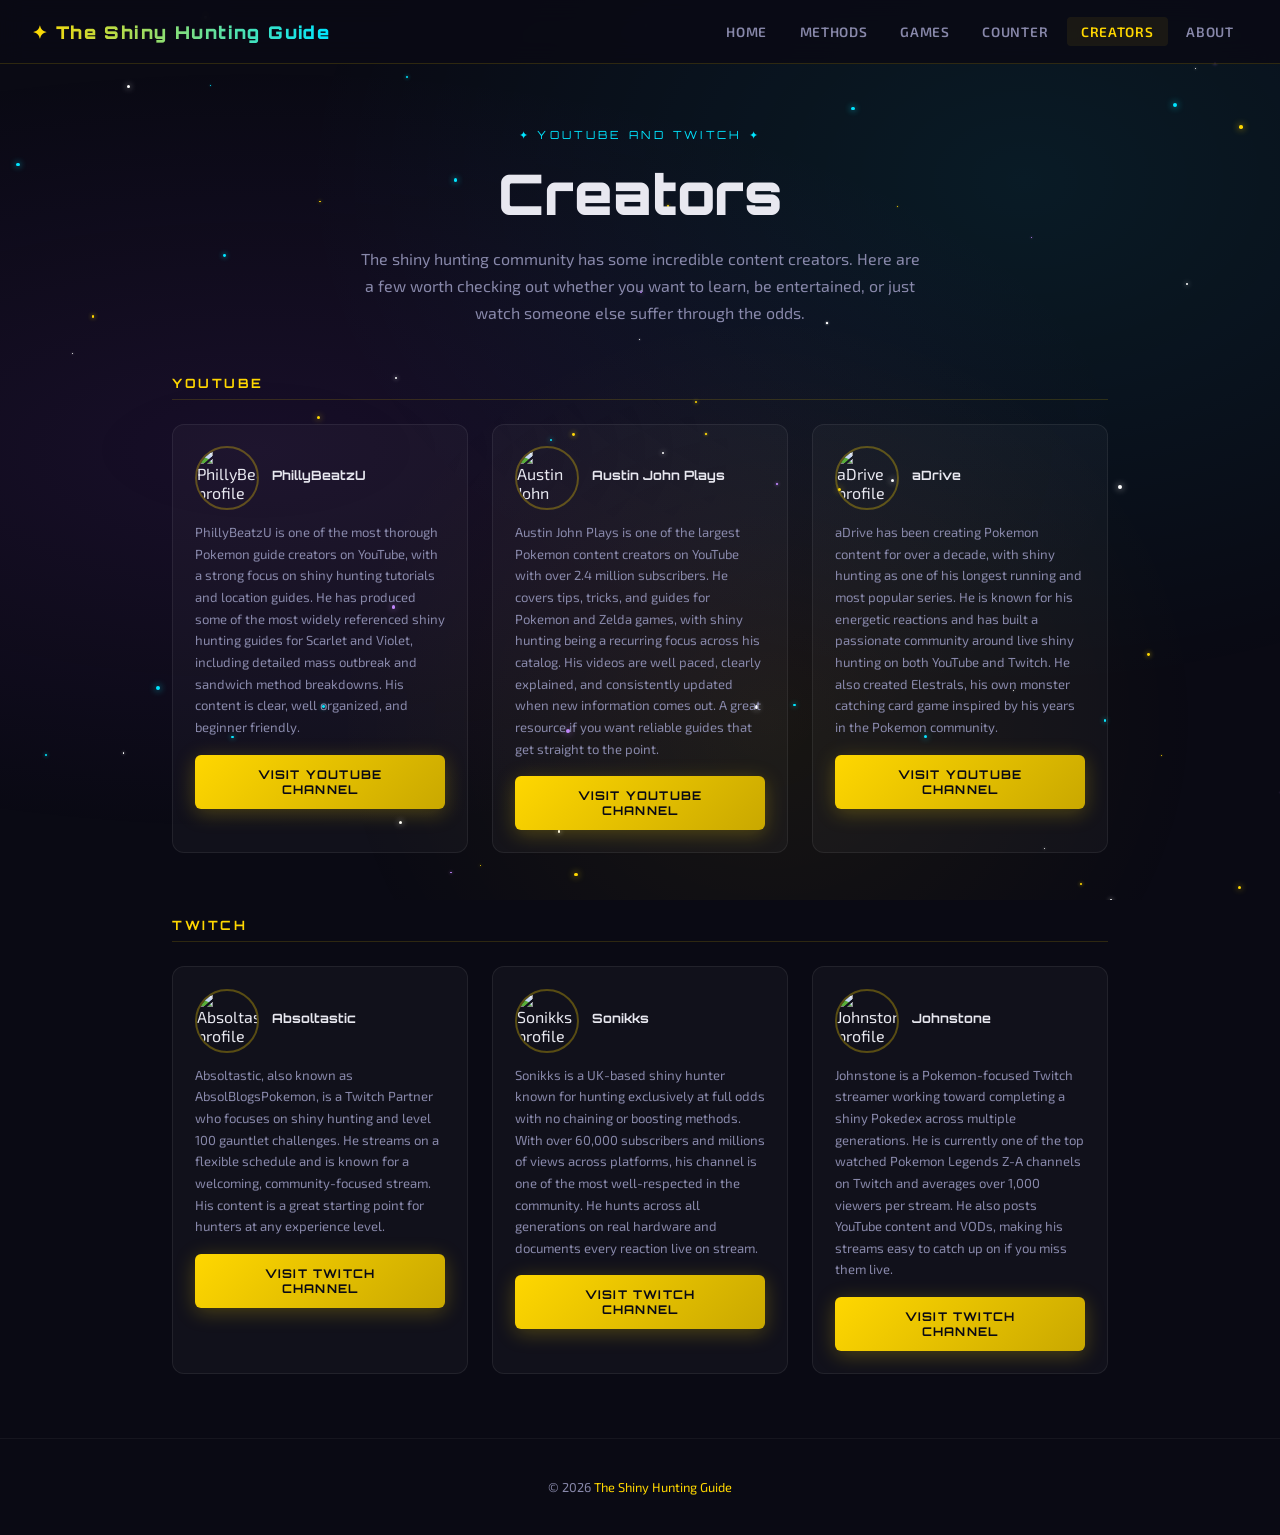
==== creators.html @ c8e69e66 "Add files via upload" ====
<!DOCTYPE html>
<!--------------------------
The Shiny Hunting Guide
Tyler Million
ITEC 2380 Final Project
--------------------------->
<html lang="en">
<head>
  <meta charset="UTF-8" />
  <meta name="viewport" content="width=device-width, initial-scale=1.0"/>
  <title>Creators | The Shiny Hunting Guide</title>
  <meta name="description" content="The Shiny Hunting Guide, discover the best shiny hunting content creators on YouTube and Twitch including PhillyBeatzU, Austin John Plays, and more."/>
  <link href="https://fonts.googleapis.com/css2?family=Orbitron:wght@400;700;900&family=Exo+2:wght@300;400;600&display=swap" rel="stylesheet"/>
  <link rel="stylesheet" href="style.css"/>
</head>
<body>

  <div class="sparkles" id="sparkles"></div>

  <header>
    <nav>
      <div class="nav-logo">✦ The Shiny Hunting Guide</div>
      <ul class="nav-links">
        <li><a href="index.html">Home</a></li>
        <li><a href="methods.html">Methods</a></li>
        <li><a href="games.html">Games</a></li>
        <li><a href="counter.html">Counter</a></li>
        <li><a href="creators.html" class="nav-active">Creators</a></li>
        <li><a href="about.html">About</a></li>
      </ul>
    </nav>
  </header>

  <main>

    <!-- PAGE HEADER -->
    <section class="page-hero">
      <p class="page-eyebrow">✦ YouTube and Twitch ✦</p>
      <h1 class="page-title">Creators</h1>
      <p class="page-sub">The shiny hunting community has some incredible content creators. Here are a few worth checking out whether you want to learn, be entertained, or just watch someone else suffer through the odds.</p>
    </section>

    <!-- YOUTUBE -->
    <section class="content-section">
      <h2 class="section-heading">YouTube</h2>
      <div class="creator-grid">

        <div class="creator-card">
          <div class="creator-header">
            <img src="img/phillybeatzu.jpg" alt="PhillyBeatzU profile picture" class="creator-pfp"/>
            <div class="creator-info">
              <h3>PhillyBeatzU</h3>
            </div>
          </div>
          <p>PhillyBeatzU is one of the most thorough Pokemon guide creators on YouTube, with a strong focus on shiny hunting tutorials and location guides. He has produced some of the most widely referenced shiny hunting guides for Scarlet and Violet, including detailed mass outbreak and sandwich method breakdowns. His content is clear, well organized, and beginner friendly.</p>
          <a href="https://www.youtube.com/@PhillyBeatzU" target="_blank" rel="noopener noreferrer" class="creator-link btn-primary">Visit YouTube Channel</a>
        </div>

        <div class="creator-card">
          <div class="creator-header">
            <img src="img/austinjohnplays.png" alt="Austin John Plays profile picture" class="creator-pfp"/>
            <div class="creator-info">
              <h3>Austin John Plays</h3>
            </div>
          </div>
          <p>Austin John Plays is one of the largest Pokemon content creators on YouTube with over 2.4 million subscribers. He covers tips, tricks, and guides for Pokemon and Zelda games, with shiny hunting being a recurring focus across his catalog. His videos are well paced, clearly explained, and consistently updated when new information comes out. A great resource if you want reliable guides that get straight to the point.</p>
          <ul>
          <a href="https://www.youtube.com/@AustinJohnPlays" target="_blank" rel="noopener noreferrer" class="creator-link btn-primary">Visit YouTube Channel</a>
        </div>

        <div class="creator-card">
          <div class="creator-header">
            <img src="img/adrive.jpg" alt="aDrive profile picture" class="creator-pfp"/>
            <div class="creator-info">
              <h3>aDrive</h3>
            </div>
          </div>
          <p>aDrive has been creating Pokemon content for over a decade, with shiny hunting as one of his longest running and most popular series. He is known for his energetic reactions and has built a passionate community around live shiny hunting on both YouTube and Twitch. He also created Elestrals, his own monster catching card game inspired by his years in the Pokemon community.</p>
          <a href="https://www.youtube.com/@aDrive" target="_blank" rel="noopener noreferrer" class="creator-link btn-primary">Visit YouTube Channel</a>
        </div>

      </div>
    </section>

    <!-- TWITCH -->
    <section class="content-section">
      <h2 class="section-heading">Twitch</h2>
      <div class="creator-grid">

        <div class="creator-card">
          <div class="creator-header">
            <img src="img/absoltastic.png" alt="Absoltastic profile picture" class="creator-pfp"/>
            <div class="creator-info">
              <h3>Absoltastic</h3>
            </div>
          </div>
          <p>Absoltastic, also known as AbsolBlogsPokemon, is a Twitch Partner who focuses on shiny hunting and level 100 gauntlet challenges. He streams on a flexible schedule and is known for a welcoming, community-focused stream. His content is a great starting point for hunters at any experience level.</p>
          <a href="https://www.twitch.tv/absoltastic" target="_blank" rel="noopener noreferrer" class="creator-link btn-primary">Visit Twitch Channel</a>
        </div>

        <div class="creator-card">
          <div class="creator-header">
            <img src="img/sonikks.jpg" alt="Sonikks profile picture" class="creator-pfp"/>
            <div class="creator-info">
              <h3>Sonikks</h3>
            </div>
          </div>
          <p>Sonikks is a UK-based shiny hunter known for hunting exclusively at full odds with no chaining or boosting methods. With over 60,000 subscribers and millions of views across platforms, his channel is one of the most well-respected in the community. He hunts across all generations on real hardware and documents every reaction live on stream.</p>
          <a href="https://www.twitch.tv/sonikks" target="_blank" rel="noopener noreferrer" class="creator-link btn-primary">Visit Twitch Channel</a>
        </div>

        <div class="creator-card">
          <div class="creator-header">
            <img src="img/johnstone.jpg" alt="Johnstone profile picture" class="creator-pfp"/>
            <div class="creator-info">
              <h3>Johnstone</h3>
            </div>
          </div>
          <p>Johnstone is a Pokemon-focused Twitch streamer working toward completing a shiny Pokedex across multiple generations. He is currently one of the top watched Pokemon Legends Z-A channels on Twitch and averages over 1,000 viewers per stream. He also posts YouTube content and VODs, making his streams easy to catch up on if you miss them live.</p>
          <a href="https://www.twitch.tv/johnstone" target="_blank" rel="noopener noreferrer" class="creator-link btn-primary">Visit Twitch Channel</a>
        </div>

      </div>
    </section>

  </main>

  <footer>
    <p>© 2026 <span>The Shiny Hunting Guide</span></p>
  </footer>

  <script src="main.js"></script>
</body>
</html>
---- style.css ----
/* ============================================================
   The Shiny Hunting Guide — style.css
   External stylesheet (no inline or embedded CSS)
   ============================================================ */

/* ---------- CSS Variables / Color Scheme ---------- */
:root {
  --gold:      #FFD700;
  --gold-dim:  #c9a800;
  --teal:      #00E5FF;
  --teal-dim:  #00b8cc;
  --purple:    #7B2FBE;
  --dark:      #0a0a14;
  --dark2:     #111128;
  --dark3:     #1a1a35;
  --text:      #e8e8f0;
  --muted:     #8888aa;
}

/* ---------- Reset ---------- */
* {
  margin: 0;
  padding: 0;
  box-sizing: border-box;
}

/* ---------- Base ---------- */
body {
  font-family: 'Exo 2', sans-serif;
  background: var(--dark);
  color: var(--text);
  min-height: 100vh;
  overflow-x: hidden;
}

/* Starfield ambient glow background */
body::before {
  content: '';
  position: fixed;
  inset: 0;
  background:
    radial-gradient(ellipse at 20% 50%, rgba(123,47,190,0.12) 0%, transparent 60%),
    radial-gradient(ellipse at 80% 20%, rgba(0,229,255,0.08)  0%, transparent 50%),
    radial-gradient(ellipse at 60% 80%, rgba(255,215,0,0.06)  0%, transparent 40%);
  pointer-events: none;
  z-index: 0;
}

/* ---------- Sparkle Particles ---------- */
.sparkles {
  position: fixed;
  inset: 0;
  pointer-events: none;
  z-index: 0;
  overflow: hidden;
}

.sparkle {
  position: absolute;
  border-radius: 50%;
  width: var(--size);
  height: var(--size);
  left: var(--left);
  top: var(--top);
  background: var(--color);
  box-shadow: 0 0 calc(var(--size) * 2) var(--color);
  animation: twinkle var(--dur) ease-in-out infinite;
  animation-delay: var(--delay);
}

@keyframes twinkle {
  0%, 100% { opacity: 0; transform: scale(0.5); }
  50%       { opacity: 1; transform: scale(1);   }
}

/* ---------- Header & Navigation ---------- */
header {
  position: sticky;
  top: 0;
  z-index: 100;
}

nav {
  background: rgba(10,10,20,0.85);
  backdrop-filter: blur(12px);
  border-bottom: 1px solid rgba(255,215,0,0.15);
  padding: 0 2rem;
  display: flex;
  align-items: center;
  justify-content: space-between;
  height: 64px;
}

.nav-logo {
  font-family: 'Orbitron', sans-serif;
  font-weight: 900;
  font-size: 1.1rem;
  letter-spacing: 0.08em;
  background: linear-gradient(90deg, var(--gold), var(--teal));
  -webkit-background-clip: text;
  -webkit-text-fill-color: transparent;
  background-clip: text;
}

.nav-links {
  display: flex;
  gap: 0.25rem;
  list-style: none;
}

.nav-links a {
  display: block;
  padding: 0.4rem 0.9rem;
  color: var(--muted);
  text-decoration: none;
  font-size: 0.85rem;
  font-weight: 600;
  letter-spacing: 0.05em;
  text-transform: uppercase;
  border-radius: 4px;
  transition: color 0.2s, background 0.2s;
}

.nav-links a:hover {
  color: var(--gold);
  background: rgba(255,215,0,0.07);
}

/* ---------- Hero ---------- */
.hero {
  position: relative;
  z-index: 1;
  text-align: center;
  padding: 6rem 2rem 5rem;
}

.hero-eyebrow {
  font-family: 'Orbitron', sans-serif;
  font-size: 0.7rem;
  letter-spacing: 0.3em;
  text-transform: uppercase;
  color: var(--teal);
  margin-bottom: 1.5rem;
  opacity: 0;
  animation: fadeUp 0.7s ease forwards 0.2s;
}

.hero h1 {
  font-family: 'Orbitron', sans-serif;
  font-size: clamp(2.5rem, 8vw, 5.5rem);
  font-weight: 900;
  line-height: 1.05;
  letter-spacing: -0.01em;
  opacity: 0;
  animation: fadeUp 0.8s ease forwards 0.4s;
}

.word-shiny {
  background: linear-gradient(135deg, var(--gold) 0%, #fff8c0 40%, var(--gold-dim) 100%);
  -webkit-background-clip: text;
  -webkit-text-fill-color: transparent;
  background-clip: text;
  filter: drop-shadow(0 0 24px rgba(255,215,0,0.4));
}

.word-hunters {
  color: var(--text);
}

.word-guide {
  background: linear-gradient(135deg, var(--teal) 0%, #a0f0ff 50%, var(--teal-dim) 100%);
  -webkit-background-clip: text;
  -webkit-text-fill-color: transparent;
  background-clip: text;
}

.hero-sub {
  margin-top: 1.5rem;
  font-size: 1.05rem;
  color: var(--muted);
  max-width: 520px;
  margin-left: auto;
  margin-right: auto;
  line-height: 1.7;
  opacity: 0;
  animation: fadeUp 0.8s ease forwards 0.6s;
}

.hero-cta {
  margin-top: 2.5rem;
  display: flex;
  gap: 1rem;
  justify-content: center;
  flex-wrap: wrap;
  opacity: 0;
  animation: fadeUp 0.8s ease forwards 0.8s;
}

/* ---------- Buttons ---------- */
.btn-primary {
  padding: 0.75rem 2rem;
  background: linear-gradient(135deg, var(--gold), var(--gold-dim));
  color: #0a0a14;
  font-family: 'Orbitron', sans-serif;
  font-weight: 700;
  font-size: 0.8rem;
  letter-spacing: 0.1em;
  text-transform: uppercase;
  border: none;
  border-radius: 6px;
  cursor: pointer;
  text-decoration: none;
  transition: transform 0.2s, box-shadow 0.2s;
  box-shadow: 0 4px 20px rgba(255,215,0,0.25);
}

.btn-primary:hover {
  transform: translateY(-2px);
  box-shadow: 0 8px 30px rgba(255,215,0,0.4);
}

.btn-secondary {
  padding: 0.75rem 2rem;
  background: transparent;
  color: var(--teal);
  font-family: 'Orbitron', sans-serif;
  font-weight: 700;
  font-size: 0.8rem;
  letter-spacing: 0.1em;
  text-transform: uppercase;
  border: 1px solid rgba(0,229,255,0.4);
  border-radius: 6px;
  cursor: pointer;
  text-decoration: none;
  transition: transform 0.2s, background 0.2s, border-color 0.2s;
}

.btn-secondary:hover {
  transform: translateY(-2px);
  background: rgba(0,229,255,0.07);
  border-color: var(--teal);
}

/* ---------- Animated Sprite Showcase ---------- */
.sprite-showcase {
  display: flex;
  justify-content: center;
  align-items: flex-end;
  gap: 3rem;
  padding: 1.5rem 0 0;
  opacity: 0;
  animation: fadeUp 0.8s ease forwards 1s;
}

.sprite-frame {
  display: flex;
  flex-direction: column;
  align-items: center;
  gap: 0.4rem;
}

.sprite-frame img {
  width: 96px;
  height: 96px;
  image-rendering: pixelated;
  filter: drop-shadow(0 0 14px rgba(255,215,0,0.55));
  animation: floatSprite 3s ease-in-out infinite;
}

.sprite-frame:nth-child(2) img {
  animation-delay: 1.5s;
}

.sprite-label {
  font-family: 'Orbitron', sans-serif;
  font-size: 0.6rem;
  letter-spacing: 0.15em;
  text-transform: uppercase;
  color: var(--gold);
}

@keyframes floatSprite {
  0%, 100% { transform: translateY(0);   }
  50%       { transform: translateY(-8px); }
}

/* ---------- Divider ---------- */
.divider {
  position: relative;
  z-index: 1;
  display: flex;
  align-items: center;
  gap: 1rem;
  padding: 0 2rem;
  margin-bottom: 3rem;
}

.divider::before,
.divider::after {
  content: '';
  flex: 1;
  height: 1px;
  background: linear-gradient(90deg, transparent, rgba(255,215,0,0.3), transparent);
}

.divider-icon {
  font-size: 1.2rem;
}

/* ---------- Feature Cards ---------- */
.features {
  position: relative;
  z-index: 1;
  padding: 0 2rem 5rem;
  max-width: 1100px;
  margin: 0 auto;
}

.features-title {
  text-align: center;
  font-family: 'Orbitron', sans-serif;
  font-size: 0.7rem;
  letter-spacing: 0.3em;
  text-transform: uppercase;
  color: var(--gold);
  margin-bottom: 3rem;
}

.cards-grid {
  display: grid;
  grid-template-columns: repeat(auto-fit, minmax(240px, 1fr));
  gap: 1.5rem;
}

.card {
  background: rgba(255,255,255,0.03);
  border: 1px solid rgba(255,255,255,0.07);
  border-radius: 12px;
  padding: 2rem;
  transition: transform 0.25s, border-color 0.25s, box-shadow 0.25s;
  cursor: pointer;
  text-decoration: none;
  color: inherit;
  display: block;
}

.card:hover {
  transform: translateY(-5px);
  border-color: rgba(255,215,0,0.25);
  box-shadow: 0 12px 40px rgba(0,0,0,0.4), 0 0 0 1px rgba(255,215,0,0.1);
}

.card-icon {
  font-size: 2rem;
  margin-bottom: 1rem;
  display: block;
}

.card h3 {
  font-family: 'Orbitron', sans-serif;
  font-size: 0.85rem;
  font-weight: 700;
  letter-spacing: 0.05em;
  color: var(--text);
  margin-bottom: 0.6rem;
}

.card p {
  font-size: 0.88rem;
  color: var(--muted);
  line-height: 1.65;
}

.card-tag {
  display: inline-block;
  margin-top: 1rem;
  padding: 0.2rem 0.6rem;
  border-radius: 20px;
  font-size: 0.7rem;
  font-weight: 600;
  letter-spacing: 0.08em;
  text-transform: uppercase;
}

.tag-gold   { background: rgba(255,215,0,0.12);   color: var(--gold);   }
.tag-teal   { background: rgba(0,229,255,0.10);   color: var(--teal);   }
.tag-purple { background: rgba(123,47,190,0.15);  color: #c084fc;       }

/* ---------- Counter Section ---------- */

/* ---------- Footer ---------- */
footer {
  position: relative;
  z-index: 1;
  text-align: center;
  padding: 2.5rem 2rem;
  color: var(--muted);
  font-size: 0.8rem;
  border-top: 1px solid rgba(255,255,255,0.05);
}

footer span {
  color: var(--gold);
}

/* ---------- Keyframe Animations ---------- */
@keyframes fadeUp {
  from { opacity: 0; transform: translateY(20px); }
  to   { opacity: 1; transform: translateY(0);    }
}

/* ============================================================
   Content Page Styles
   ============================================================ */

/* ---------- Active Nav Link ---------- */
.nav-active {
  color: var(--gold) !important;
  background: rgba(255,215,0,0.07);
  border-radius: 4px;
}

/* ---------- Page Hero (content pages) ---------- */
.page-hero {
  position: relative;
  z-index: 1;
  text-align: center;
  padding: 4rem 2rem 3rem;
}

.page-eyebrow {
  font-family: 'Orbitron', sans-serif;
  font-size: 0.7rem;
  letter-spacing: 0.3em;
  text-transform: uppercase;
  color: var(--teal);
  margin-bottom: 1rem;
}

.page-title {
  font-family: 'Orbitron', sans-serif;
  font-size: clamp(2rem, 6vw, 3.5rem);
  font-weight: 900;
  color: var(--text);
  margin-bottom: 1rem;
}

.page-sub {
  font-size: 1rem;
  color: var(--muted);
  max-width: 560px;
  margin: 0 auto;
  line-height: 1.7;
}

/* ---------- Content Sections ---------- */
.content-section {
  position: relative;
  z-index: 1;
  max-width: 1000px;
  margin: 0 auto 4rem;
  padding: 0 2rem;
}

.section-heading {
  font-family: 'Orbitron', sans-serif;
  font-size: 0.8rem;
  font-weight: 700;
  letter-spacing: 0.2em;
  text-transform: uppercase;
  color: var(--gold);
  margin-bottom: 1.5rem;
  padding-bottom: 0.5rem;
  border-bottom: 1px solid rgba(255,215,0,0.15);
}

.body-text {
  color: var(--muted);
  line-height: 1.8;
  margin-bottom: 1.2rem;
  font-size: 0.95rem;
}

.inline-link {
  color: var(--teal);
  text-decoration: none;
  border-bottom: 1px solid rgba(0,229,255,0.3);
  transition: border-color 0.2s, color 0.2s;
}

.inline-link:hover {
  color: var(--gold);
  border-color: rgba(255,215,0,0.5);
}

/* ---------- Tables ---------- */
.table-wrap {
  overflow-x: auto;
}

table {
  width: 100%;
  border-collapse: collapse;
  font-size: 0.9rem;
}

thead th {
  font-family: 'Orbitron', sans-serif;
  font-size: 0.7rem;
  letter-spacing: 0.1em;
  text-transform: uppercase;
  color: var(--gold);
  padding: 0.75rem 1rem;
  text-align: left;
  border-bottom: 1px solid rgba(255,215,0,0.2);
  background: rgba(255,215,0,0.04);
}

tbody td {
  padding: 0.7rem 1rem;
  color: var(--muted);
  border-bottom: 1px solid rgba(255,255,255,0.04);
}

tbody tr:hover td {
  background: rgba(255,255,255,0.02);
  color: var(--text);
}

/* ---------- Method Cards ---------- */
.method-list {
  display: flex;
  flex-direction: column;
  gap: 1.5rem;
}

.method-card {
  background: rgba(255,255,255,0.03);
  border: 1px solid rgba(255,255,255,0.07);
  border-radius: 12px;
  padding: 2rem;
  transition: border-color 0.25s;
}

.method-card:hover {
  border-color: rgba(255,215,0,0.2);
}

.method-header {
  display: flex;
  align-items: flex-start;
  gap: 1rem;
  margin-bottom: 1rem;
}

.method-header h3 {
  font-family: 'Orbitron', sans-serif;
  font-size: 0.95rem;
  font-weight: 700;
  color: var(--text);
  margin-bottom: 0.4rem;
}

.method-card p {
  color: var(--muted);
  line-height: 1.75;
  margin-bottom: 1rem;
  font-size: 0.92rem;
}

.method-card ul {
  list-style: none;
  padding: 0;
  margin-bottom: 1rem;
}

.method-card ul li {
  color: var(--muted);
  font-size: 0.88rem;
  padding: 0.3rem 0 0.3rem 1.2rem;
  border-left: 2px solid rgba(255,215,0,0.2);
  margin-bottom: 0.4rem;
  line-height: 1.6;
}

.method-tip {
  font-size: 0.85rem;
  color: var(--teal);
  background: rgba(0,229,255,0.05);
  border-left: 2px solid var(--teal);
  padding: 0.6rem 1rem;
  border-radius: 0 6px 6px 0;
  margin-top: 0.5rem;
}

/* ---------- Game Grid ---------- */
.game-grid {
  display: grid;
  grid-template-columns: repeat(auto-fit, minmax(300px, 1fr));
  gap: 1.5rem;
}

.game-card {
  background: rgba(255,255,255,0.03);
  border: 1px solid rgba(255,255,255,0.07);
  border-radius: 12px;
  padding: 1.75rem;
  transition: border-color 0.25s;
}

.game-card:hover {
  border-color: rgba(0,229,255,0.2);
}

.game-card h3 {
  font-family: 'Orbitron', sans-serif;
  font-size: 0.85rem;
  font-weight: 700;
  color: var(--text);
  margin-bottom: 0.75rem;
}

.game-card p {
  color: var(--muted);
  font-size: 0.88rem;
  line-height: 1.7;
  margin-bottom: 0.75rem;
}

.game-card ul {
  list-style: none;
  padding: 0;
  margin-bottom: 1rem;
}

.game-card ul li {
  color: var(--muted);
  font-size: 0.85rem;
  padding: 0.25rem 0 0.25rem 1rem;
  border-left: 2px solid rgba(0,229,255,0.2);
  margin-bottom: 0.3rem;
}

/* ---------- Video Links ---------- */
.video-link {
  display: inline-block;
  margin-top: 1rem;
  padding: 0.55rem 1.1rem;
  background: rgba(0,229,255,0.07);
  border: 1px solid rgba(0,229,255,0.3);
  border-radius: 6px;
  color: var(--teal);
  text-decoration: none;
  font-size: 0.82rem;
  font-weight: 600;
  letter-spacing: 0.04em;
  transition: background 0.2s, border-color 0.2s, color 0.2s;
}

.video-link:hover {
  background: rgba(0,229,255,0.15);
  border-color: var(--teal);
  color: #fff;
}

.video-link + .video-link {
  margin-left: 0.5rem;
}

/* ---------- Counter Page ---------- */
.counter-tool {
  display: flex;
  flex-direction: column;
  gap: 3rem;
}

.counter-setup {
  display: grid;
  grid-template-columns: repeat(auto-fit, minmax(220px, 1fr));
  gap: 1.25rem;
  padding: 1.75rem;
  background: rgba(255,255,255,0.02);
  border: 1px solid rgba(255,255,255,0.06);
  border-radius: 12px;
}

.form-group {
  display: flex;
  flex-direction: column;
  gap: 0.5rem;
}

.form-group label {
  font-family: 'Orbitron', sans-serif;
  font-size: 0.65rem;
  letter-spacing: 0.15em;
  text-transform: uppercase;
  color: var(--gold);
}

.form-group input,
.form-group select,
.form-group textarea {
  background: rgba(255,255,255,0.04);
  border: 1px solid rgba(255,255,255,0.1);
  border-radius: 6px;
  color: var(--text);
  font-family: 'Exo 2', sans-serif;
  font-size: 0.9rem;
  padding: 0.6rem 0.9rem;
  transition: border-color 0.2s;
}

.form-group input:focus,
.form-group select:focus,
.form-group textarea:focus {
  outline: none;
  border-color: rgba(0,229,255,0.5);
}

.form-group select option {
  background: #1a1a35;
  color: #e8e8f0;
}

.form-group select optgroup {
  background: #0a0a14;
  color: #8888aa;
  font-style: normal;
  font-weight: 600;
}

.full-counter {
  text-align: center;
  padding: 3rem 2rem;
  background: rgba(255,255,255,0.02);
  border: 1px solid rgba(255,215,0,0.08);
  border-radius: 12px;
}

.btn-found {
  background: linear-gradient(135deg, var(--gold), var(--gold-dim));
  color: #0a0a14;
  font-weight: 700;
  box-shadow: 0 4px 16px rgba(255,215,0,0.25);
}

.btn-found:hover {
  transform: scale(1.05);
  box-shadow: 0 6px 24px rgba(255,215,0,0.45);
}

.btn-phase {
  background: rgba(0,229,255,0.1);
  color: var(--teal);
  border: 1px solid rgba(0,229,255,0.3);
}

.btn-phase:hover {
  background: rgba(0,229,255,0.2);
  border-color: var(--teal);
}

.btn-danger {
  background: transparent;
  color: var(--muted);
  border: 1px solid rgba(255,255,255,0.1);
}

.btn-danger:hover {
  color: #ff6b6b;
  border-color: #ff6b6b;
}

.phase-section,
.history-section {
  padding: 1.75rem;
  background: rgba(255,255,255,0.02);
  border: 1px solid rgba(255,255,255,0.06);
  border-radius: 12px;
}

.phase-intro {
  color: var(--muted);
  font-size: 0.88rem;
  margin-bottom: 1.5rem;
  line-height: 1.6;
}

.phase-stats {
  display: grid;
  grid-template-columns: repeat(auto-fit, minmax(140px, 1fr));
  gap: 1rem;
}

.stat-card {
  display: flex;
  flex-direction: column;
  align-items: center;
  gap: 0.4rem;
  padding: 1.25rem;
  background: rgba(255,255,255,0.03);
  border: 1px solid rgba(255,255,255,0.06);
  border-radius: 8px;
}

.stat-label {
  font-family: 'Orbitron', sans-serif;
  font-size: 0.6rem;
  letter-spacing: 0.15em;
  text-transform: uppercase;
  color: var(--muted);
}

.stat-value {
  font-family: 'Orbitron', sans-serif;
  font-size: 1.75rem;
  font-weight: 900;
  color: var(--teal);
}

#history-table {
  margin-top: 1rem;
}

.history-empty td {
  text-align: center;
  color: var(--muted);
  font-size: 0.85rem;
  padding: 1.5rem;
  font-style: italic;
}

/* ---------- Creator Cards ---------- */
.creator-grid {
  display: grid;
  grid-template-columns: repeat(3, 1fr);
  gap: 1.5rem;
}

.creator-card {
  background: rgba(255,255,255,0.03);
  border: 1px solid rgba(255,255,255,0.07);
  border-radius: 12px;
  padding: 1.35rem;
  display: flex;
  flex-direction: column;
  gap: 0.75rem;
  transition: border-color 0.25s;
}

.creator-card:hover {
  border-color: rgba(255,215,0,0.2);
}

.creator-header {
  display: flex;
  align-items: center;
  gap: 0.85rem;
}

.creator-avatar {
  width: 52px;
  height: 52px;
  border-radius: 50%;
  background: rgba(255,215,0,0.15);
  border: 2px solid rgba(255,215,0,0.3);
  display: flex;
  align-items: center;
  justify-content: center;
  font-family: 'Orbitron', sans-serif;
  font-weight: 900;
  font-size: 1.2rem;
  color: var(--gold);
  flex-shrink: 0;
}

.creator-avatar-teal {
  background: rgba(0,229,255,0.1);
  border-color: rgba(0,229,255,0.3);
  color: var(--teal);
}

.creator-avatar-purple {
  background: rgba(123,47,190,0.15);
  border-color: rgba(123,47,190,0.4);
  color: #c084fc;
}

.creator-info h3 {
  font-family: 'Orbitron', sans-serif;
  font-size: 0.8rem;
  font-weight: 700;
  color: var(--text);
  margin-bottom: 0.35rem;
}

.creator-card p {
  color: var(--muted);
  font-size: 0.82rem;
  line-height: 1.65;
}

.creator-card ul {
  list-style: none;
  padding: 0;
}

.creator-card ul li {
  color: var(--muted);
  font-size: 0.79rem;
  padding: 0.2rem 0 0.2rem 0.85rem;
  border-left: 2px solid rgba(255,215,0,0.15);
  margin-bottom: 0.25rem;
  line-height: 1.5;
}

.creator-link {
  display: inline-block;
  margin-top: 0.25rem;
  text-align: center;
  font-size: 0.75rem;
}

/* ---------- About / Sources ---------- */
.source-list {
  list-style: none;
  padding: 0;
  display: flex;
  flex-direction: column;
  gap: 0.75rem;
  margin-top: 1rem;
}

.source-list li {
  color: var(--muted);
  font-size: 0.9rem;
  line-height: 1.6;
  padding: 0.75rem 1rem;
  background: rgba(255,255,255,0.02);
  border-left: 2px solid rgba(0,229,255,0.3);
  border-radius: 0 6px 6px 0;
}

/* ---------- Contact Form ---------- */
.contact-form {
  display: flex;
  flex-direction: column;
  gap: 1.25rem;
  max-width: 600px;
  margin-top: 1.5rem;
}

.contact-form textarea {
  resize: vertical;
  min-height: 120px;
}

.form-confirm {
  color: var(--teal);
  font-size: 0.9rem;
  min-height: 1.4rem;
}

/* ---------- Responsive ---------- */
@media (max-width: 640px) {
  .nav-links {
    gap: 0;
  }
  .nav-links a {
    padding: 0.4rem 0.5rem;
    font-size: 0.75rem;
  }
  .page-hero {
    padding: 2.5rem 1.5rem 2rem;
  }
  .content-section {
    padding: 0 1.25rem;
  }
  .counter-setup {
    grid-template-columns: 1fr;
  }
  .phase-stats {
    grid-template-columns: 1fr 1fr;
  }
  .creator-grid {
    grid-template-columns: 1fr;
  }
}

@media (max-width: 900px) and (min-width: 641px) {
  .creator-grid {
    grid-template-columns: repeat(2, 1fr);
  }
}

/* ---------- Creator Profile Pictures ---------- */
.creator-pfp {
  width: 64px;
  height: 64px;
  border-radius: 50%;
  object-fit: cover;
  border: 2px solid rgba(255,215,0,0.3);
  flex-shrink: 0;
}

/* ---------- Counter Save Note ---------- */
.counter-save-note {
  margin-top: 1rem;
  font-size: 0.78rem;
  color: var(--muted);
}

.clear-save-btn {
  background: none;
  border: none;
  color: var(--teal);
  font-size: 0.78rem;
  font-family: 'Exo 2', sans-serif;
  cursor: pointer;
  text-decoration: underline;
  padding: 0;
}

.clear-save-btn:hover {
  color: #ff6b6b;
}

/* ---------- Game Card Images ---------- */
.game-card-img {
  width: 100%;
  height: auto;
  max-height: 200px;
  object-fit: contain;
  object-position: center center;
  border-radius: 6px;
  margin-bottom: 0.75rem;
  display: block;
  background: rgba(0,0,0,0.2);
}

.game-card-subtitle {
  font-family: 'Orbitron', sans-serif;
  font-size: 0.8rem;
  font-weight: 700;
  color: var(--text);
  margin-bottom: 0.75rem;
  margin-top: 0.5rem;
}
/* ---------- Index feature list (semantic, visually hidden behind cards) ---------- */
.sr-only-list {
  list-style: none;
  padding: 0;
  margin: 0 0 1.5rem 0;
  display: none;
}

/* ---------- Counter phase tips list ---------- */
.phase-tips {
  list-style: none;
  padding: 0;
  margin: 0 0 1.5rem 0;
}

.phase-tips li {
  color: var(--muted);
  font-size: 0.88rem;
  padding: 0.3rem 0 0.3rem 1rem;
  border-left: 2px solid rgba(0,229,255,0.2);
  margin-bottom: 0.4rem;
  line-height: 1.6;
}

/* ---------- Counter Page Buttons ---------- */
.counter-btn {
  padding: 0.65rem 1.75rem;
  border-radius: 6px;
  font-family: 'Orbitron', sans-serif;
  font-weight: 700;
  font-size: 0.85rem;
  cursor: pointer;
  border: none;
  transition: transform 0.15s, box-shadow 0.15s;
}

/* Counter bump animation triggered by JS class toggle */
.counter-bump {
  transform: scale(1.08);
  transition: transform 0.15s ease;
}

/* Found target flash animation */
.counter-found {
  color: var(--gold) !important;
  filter: drop-shadow(0 0 40px rgba(255,215,0,0.9));
  transition: color 0.3s ease, filter 0.3s ease;
}

/* ---------- Counter Display ---------- */
.counter-display {
  font-family: 'Orbitron', sans-serif;
  font-size: clamp(3rem, 10vw, 6rem);
  font-weight: 900;
  color: var(--gold);
  filter: drop-shadow(0 0 30px rgba(255,215,0,0.5));
  letter-spacing: 0.05em;
  user-select: none;
}

.counter-label {
  font-family: 'Orbitron', sans-serif;
  font-size: 0.7rem;
  letter-spacing: 0.3em;
  color: var(--teal);
  text-transform: uppercase;
  margin-bottom: 1rem;
}

.counter-sub {
  color: var(--muted);
  font-size: 0.9rem;
  margin: 0.75rem 0 2rem;
}

.counter-buttons {
  display: flex;
  gap: 1rem;
  justify-content: center;
  flex-wrap: wrap;
}
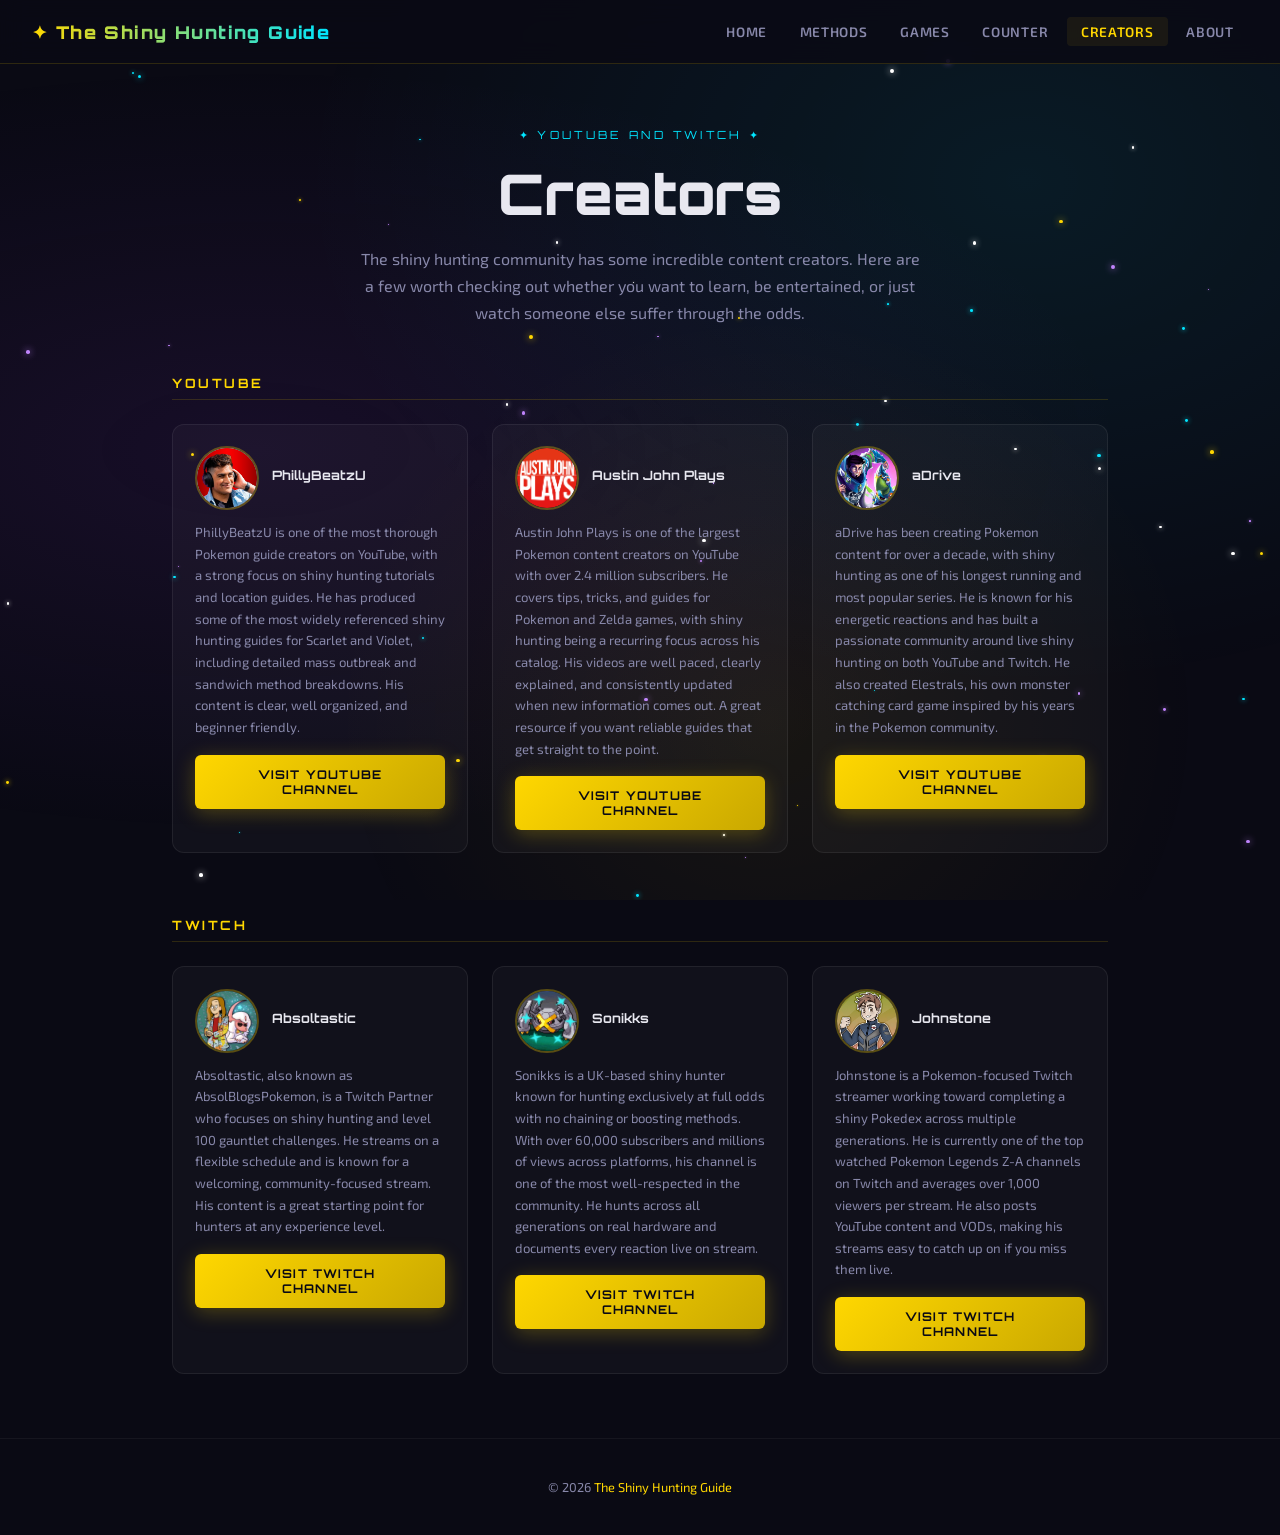
==== commit cd290521: "Remove unordered list from Austin John Plays section Removed the unordered list element from the cre" ====
--- a/creators.html
+++ b/creators.html
@@ -64,7 +64,6 @@
             </div>
           </div>
           <p>Austin John Plays is one of the largest Pokemon content creators on YouTube with over 2.4 million subscribers. He covers tips, tricks, and guides for Pokemon and Zelda games, with shiny hunting being a recurring focus across his catalog. His videos are well paced, clearly explained, and consistently updated when new information comes out. A great resource if you want reliable guides that get straight to the point.</p>
-          <ul>
           <a href="https://www.youtube.com/@AustinJohnPlays" target="_blank" rel="noopener noreferrer" class="creator-link btn-primary">Visit YouTube Channel</a>
         </div>
 
--- a/style.css
+++ b/style.css
@@ -736,6 +736,7 @@
   background: rgba(255,255,255,0.02);
   border: 1px solid rgba(255,215,0,0.08);
   border-radius: 12px;
+  position: relative;
 }
 
 .btn-found {
@@ -1096,6 +1097,23 @@
   transition: color 0.3s ease, filter 0.3s ease;
 }
 
+/* Visual ping ring */
+.counter-ping {
+  position: absolute;
+  width: 100%;
+  height: 100%;
+  top: 0;
+  left: 0;
+  border-radius: 12px;
+  pointer-events: none;
+  animation: pingRing 0.5s ease-out forwards;
+}
+
+@keyframes pingRing {
+  0% {box-shadow: 0 0 0 0 rgba(0,229,225,0.6); opacity: 1; }
+  100% {box-shadow:0 0 0 24px rgba(0,229,255,0); opacity: 0;}
+}
+
 /* ---------- Counter Display ---------- */
 .counter-display {
   font-family: 'Orbitron', sans-serif;
